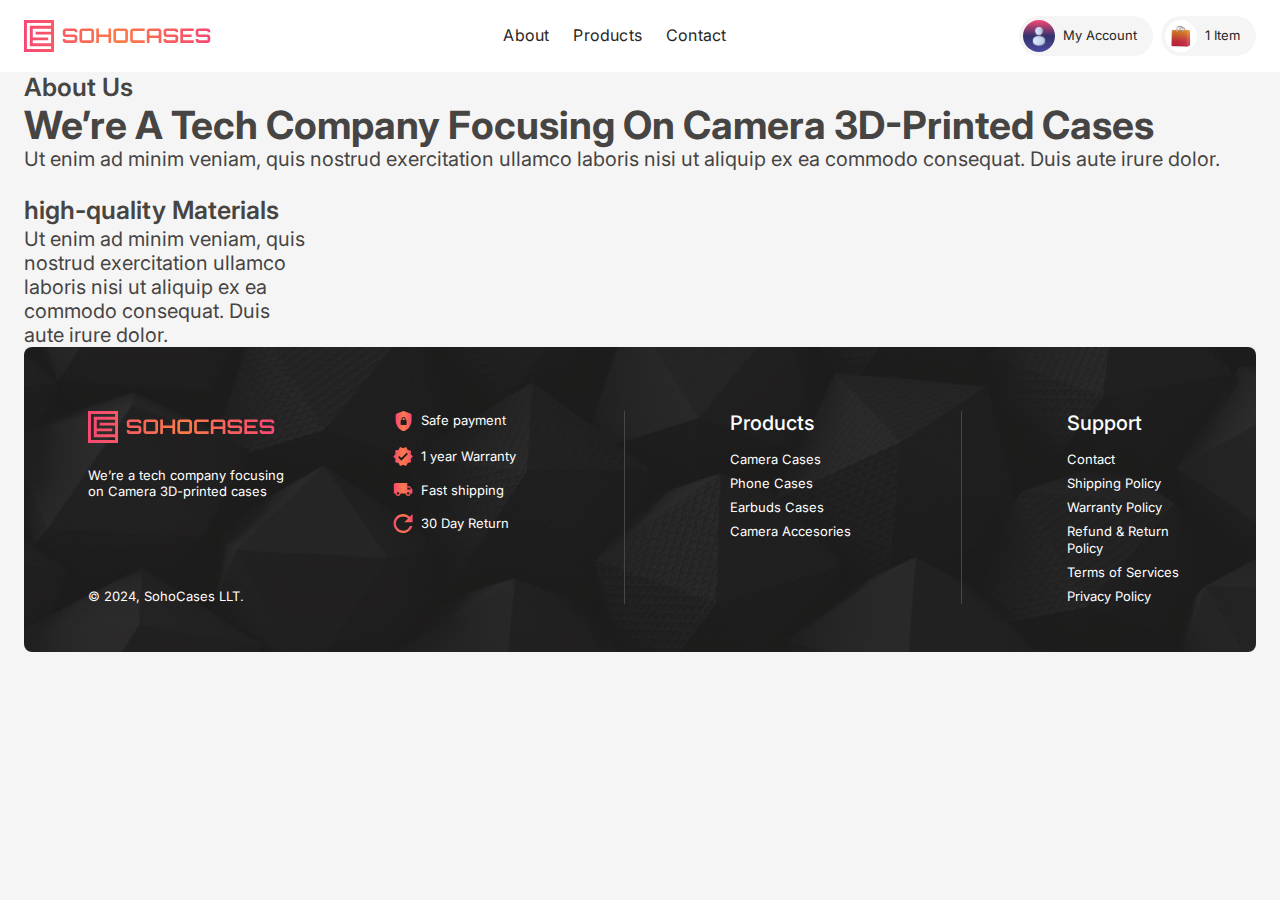
==== about.html @ 051ea988 "contact and about html added" ====
<!DOCTYPE html>
<html lang="en">
<head>
    <meta charset="UTF-8">
    <meta name="viewport" content="width=device-width, initial-scale=1.0">
    <title>sohocases</title>

    <link rel="stylesheet" href="https://fonts.googleapis.com/css2?family=Inter:ital,opsz,wght@0,14..32,100..900;1,14..32,100..900&display=swap">
    <link rel="stylesheet" href="./css/bootstrap.min.css">
    <link rel="stylesheet" href="./css/cutom.css">
    <link rel="stylesheet" href="./css/responsive.css">
</head>
<body>
    <header>
        <div class="container">
            <div class="row g-0 gx-lg-4 align-items-center">
                <div class="col-auto">
                    <div class="nav-logo">
                        <button class="hamburger d-lg-none" onclick="document.body.classList.toggle('menu-active')">
                            <span></span>
                            <span></span>
                            <span></span>
                        </button>
                        <a href="./index.html" class="site-logo">
                            <img src="./img/logo.svg" alt="site_logo">
                        </a>
                    </div>
                </div>
                <div class="col">
                    <nav class="main-nav">
                        <ul>
                            <li><a href="./about.html">About</a></li>
                            <li><a href="./product-listing.html">Products</a></li>
                            <li><a href="./contact.html">Contact</a></li>
                        </ul>
                    </nav>
                </div>
                <div class="col-auto">
                    <div class="nav-right">
                        <a href="#" class="my-account">
                            <span class="user-icon"><img src="./img/icon/user.svg" alt=""></span>
                            <p>My Account</p>
                        </a>
                        <a href="#cartCanvasRight" data-bs-toggle="offcanvas" class="cart-btn">
                            <span class="bag-icon"><img src="./img/icon/bag-wrap.svg" alt=""></span>
                            <p>1 Item</p>
                        </a>
                    </div>
                </div>
            </div>
        </div>
    </header>

    <div class="offcanvas offcanvas-end cart-canvas" id="cartCanvasRight">
        <div class="product-cart">
            <div class="cart-heading">
                <h5>Shopping Cart</h5>
                <button class="close-btn" data-bs-dismiss="offcanvas">
                    <span></span>
                    <span></span>
                </button>
            </div>
            <div class="cart-content">
                <div class="cart-products">
                    <div class="single-cart-product">
                        <div class="cart-product-img">
                            <img src="./img/cart-item-sample.png" alt="">
                        </div>
                        <div class="cart-product-details">
                            <div class="cart-product-title">
                                <p class="fw-medium">Product name case</p>
                                <p class="fw-medium">$23.63</p>
                            </div>
                            <div class="cart-product-discout">
                                <p class="base-price">$25.99</p>
                                <p class="fw-bold">$23.63</p>
                                <p class="off-parcent fw-bold">10% OFF</p>
                            </div>
                            <div class="cart-product-action">
                                <div class="product-action-btn">
                                    <button class="favourite-btn">
                                        <img src="./img/icon/favorite.svg" alt="">
                                    </button>
                                    <button class="remove-btn">
                                        <img src="./img/icon/remove.svg" alt="">
                                    </button>
                                </div>
                                <div class="product-qty-box">
                                    <button class="qty-control-btn">
                                        <span class="minus-icon"></span>
                                    </button>
                                    <span>1</span>
                                    <button class="qty-control-btn">
                                        <span class="plus-icon"></span>
                                    </button>
                                </div>
                            </div>
                        </div>
                    </div>

                    <div class="single-cart-product">
                        <div class="cart-product-img">
                            <img src="./img/cart-item-sample.png" alt="">
                        </div>
                        <div class="cart-product-details">
                            <div class="cart-product-title">
                                <p class="fw-medium">Product name case</p>
                                <p class="fw-medium">$23.63</p>
                            </div>
                            <div class="cart-product-discout">
                                <p class="base-price">$25.99</p>
                                <p class="fw-bold">$23.63</p>
                                <p class="off-parcent fw-bold">10% OFF</p>
                            </div>
                            <div class="cart-product-action">
                                <div class="product-action-btn">
                                    <button class="favourite-btn">
                                        <img src="./img/icon/favorite.svg" alt="">
                                    </button>
                                    <button class="remove-btn">
                                        <img src="./img/icon/remove.svg" alt="">
                                    </button>
                                </div>
                                <div class="product-qty-box">
                                    <button class="qty-control-btn">
                                        <span class="minus-icon"></span>
                                    </button>
                                    <span>1</span>
                                    <button class="qty-control-btn">
                                        <span class="plus-icon"></span>
                                    </button>
                                </div>
                            </div>
                        </div>
                    </div>
                    
                    <div class="single-cart-product">
                        <div class="cart-product-img">
                            <img src="./img/cart-item-sample.png" alt="">
                        </div>
                        <div class="cart-product-details">
                            <div class="cart-product-title">
                                <p class="fw-medium">Product name case</p>
                                <p class="fw-medium">$23.63</p>
                            </div>
                            <div class="cart-product-discout">
                                <p class="base-price">$25.99</p>
                                <p class="fw-bold">$23.63</p>
                                <p class="off-parcent fw-bold">10% OFF</p>
                            </div>
                            <div class="cart-product-action">
                                <div class="product-action-btn">
                                    <button class="favourite-btn">
                                        <img src="./img/icon/favorite.svg" alt="">
                                    </button>
                                    <button class="remove-btn">
                                        <img src="./img/icon/remove.svg" alt="">
                                    </button>
                                </div>
                                <div class="product-qty-box">
                                    <button class="qty-control-btn">
                                        <span class="minus-icon"></span>
                                    </button>
                                    <span>1</span>
                                    <button class="qty-control-btn">
                                        <span class="plus-icon"></span>
                                    </button>
                                </div>
                            </div>
                        </div>
                    </div>
                    
                    <div class="single-cart-product">
                        <div class="cart-product-img">
                            <img src="./img/cart-item-sample.png" alt="">
                        </div>
                        <div class="cart-product-details">
                            <div class="cart-product-title">
                                <p class="fw-medium">Product name case</p>
                                <p class="fw-medium">$23.63</p>
                            </div>
                            <div class="cart-product-discout">
                                <p class="base-price">$25.99</p>
                                <p class="fw-bold">$23.63</p>
                                <p class="off-parcent fw-bold">10% OFF</p>
                            </div>
                            <div class="cart-product-action">
                                <div class="product-action-btn">
                                    <button class="favourite-btn">
                                        <img src="./img/icon/favorite.svg" alt="">
                                    </button>
                                    <button class="remove-btn">
                                        <img src="./img/icon/remove.svg" alt="">
                                    </button>
                                </div>
                                <div class="product-qty-box">
                                    <button class="qty-control-btn">
                                        <span class="minus-icon"></span>
                                    </button>
                                    <span>1</span>
                                    <button class="qty-control-btn">
                                        <span class="plus-icon"></span>
                                    </button>
                                </div>
                            </div>
                        </div>
                    </div>
                </div>
                <div class="cart-checkout">
                    <div class="cart-subtotal">
                        <p>Subtotal</p>
                        <p>$94.52</p>
                    </div>
                    <span class="horizontal"></span>
                    <div class="checkout">
                        <button class="primary-gradient-arrow">go to checkout <img src="./img/icon/arrow-up-right.svg" alt=""></button>
                    </div>
                </div>
            </div>
        </div>
    </div>

    <main>
        <section class="about-us">
            <div class="container">
                <div class="about-us-content">
                    <h1>About Us</h1>
                    <h2>we’re a tech company focusing on Camera 3D-printed cases</h2>
                    <p>Ut enim ad minim veniam, quis nostrud exercitation ullamco laboris nisi ut aliquip ex ea commodo consequat. Duis aute irure dolor.</p>
                    <div class="row">
                        <div class="col-md-3">
                            <div class="contact-single-banner">

                            </div>
                        </div>
                    </div>
                </div>
            </div>
        </section>

        <section class="four-column-box">
            <div class="container">
                <div class="row">
                    <div class="col-3">
                        <div class="single-column-box">
                            <img src="" alt="">
                            <h5>high-quality Materials</h5>
                            <p>Ut enim ad minim veniam, quis nostrud exercitation ullamco laboris nisi ut aliquip ex ea commodo consequat. Duis aute irure dolor.</p>
                        </div>
                    </div>
                </div>
            </div>
        </section>

    </main>


    <footer class="pb-md-4">
        <div class="container">
            <div class="footer-content">
                <div class="footer-row">
                    <div class="footer-left">
                        <div class="footer-logo">
                            <a href="./index.html" class="mb-4"><img src="./img/logo.svg" alt="site_logo"></a>
                            <p>We’re a tech company focusing on Camera 3D-printed cases</p>
                        </div>
                        <p class="copyright-text">&copy; 2024, SohoCases LLT.</p>
                    </div>
                    <div class="benefits-list">
                        <ul>
                            <li><span><img src="./img/icon/safe.svg" alt=""></span>Safe payment</li>
                            <li><span><img src="./img/icon/warranty.svg" alt=""></span>1 year Warranty</li>
                            <li><span><img src="./img/icon/shipping.svg" alt=""></span>Fast shipping</li>
                            <li><span><img src="./img/icon/return.svg" alt=""></span>30 Day Return</li>
                        </ul>
                    </div>
                    <span class="vertical"></span>
                    <nav class="footer-nav">
                        <h6 class="mb-3">Products</h6>
                        <ul>
                            <li><a href="#">Camera Cases</a></li>
                            <li><a href="#">Phone Cases</a></li>
                            <li><a href="#">Earbuds Cases</a></li>
                            <li><a href="#">Camera Accesories</a></li>
                        </ul>
                    </nav>
                    <span class="vertical"></span>
                    <nav class="footer-nav">
                        <h6 class="mb-3">Support</h6>
                        <ul>
                            <li><a href="#">Contact</a></li>
                            <li><a href="#">Shipping Policy</a></li>
                            <li><a href="#">Warranty Policy</a></li>
                            <li><a href="#">Refund & Return Policy</a></li>
                            <li><a href="#">Terms of Services</a></li>
                            <li><a href="#">Privacy Policy</a></li>
                        </ul>
                    </nav>
                </div>
            </div>
        </div>
    </footer>



    <script src="./js/bootstrap.min.js"></script>
    <script src="./js/main.js"></script>
</body>
</html>
---- css/cutom.css ----
:root{
    --high-contrast: #272625;
    --med-contrast: #474543;
    --low-contrast: #8B8685;
    --lower-contrast: #D2D0CF;
    --light-contrast: #E7E6E6;
    --lightest-contrast: #F6F5F5;
    --white: #FFFFFF;
    --primary: #F74872;
    --primary-gradient: linear-gradient(90deg, #F74872, #FC7B49 50%, #F74872 100%);
    --body-font: "Inter", sans-serif;
}
body {
    font-size: 20px;
    line-height: 1.2;
    font-weight: 400;
    font-family: var(--body-font);
    color: var(--med-contrast);
    background-color: var(--lightest-contrast);
}
img {
    max-width: 100%;
    height: auto;
}
a, button, input[type="submit"] {
    display: inline-block;
    text-decoration: none;
    transition: all 0.4s;
}
ul {
    list-style-type: none;
    padding: 0;
    margin: 0;
}
h1, h5 {
    font-size: 25px;
    line-height: 1.25;
    font-weight: 600;
}
h2 {
    font-size: 39px;
    line-height: 1.13;
    font-weight: 700;
    text-transform: capitalize;
}
h3 {
    font-size: 31px;
    line-height: 1.3;
    font-weight: 700;
}
h6 {
    font-size: 20px;
}
.small {
    font-size: 16px;
    line-height: 1.5;
}
.fw-medium {
    font-weight: 500 !important;
}
.container {
    max-width: 1368px;
    padding: 0 24px;
}
h1, h2, h3, h4, h5, h6, p {
    margin-bottom: 0;
}
.horizontal {
    display: block;
    border-bottom: 1px solid var(--lower-contrast);
}
.primary-gradient-arrow {
    padding: 16px;
    border: none;
    text-transform: uppercase;
    font-weight: 700;
    color: var(--high-contrast);
    background: var(--primary-gradient);
    border-radius: 2px;
    display: flex;
    align-items: center;
    justify-content: center;
    gap: 12px;
    width: 100%;
}
/* Header Style */
header {
    padding: 16px 0;
    background-color: var(--white);
    position: fixed;
    width: 100%;
    top: 0;
    z-index: 99;
}
nav.main-nav ul {
    display: flex;
    align-items: center;
    justify-content: center;
    gap: 16px;
    margin: 0 auto;
}
nav.main-nav ul li a {
    padding: 4px;
    font-size: 16px;
    color: var(--high-contrast);
    letter-spacing: 0.2px;
}
.nav-right {
    display: flex;
    align-items: center;
    gap: 8px;
}
.my-account, .cart-btn  {
    display: flex;
    align-items: center;
    gap: 8px;
    padding: 4px 16px 4px 4px;
    background: var(--lightest-contrast);
    border-radius: 20px;
}
.my-account:hover, .cart-btn:hover {
    background: var(--light-contrast);
}
.user-icon, .bag-icon {
    width: 32px;
    height: 32px;
    padding: 4px;
    border-radius: 50%;
    display: flex;
    background: var(--white);
}
.user-icon {
    background: linear-gradient(180deg, #F74872 0%, #34326D 50%, #4B499F 100%);
}
:is(.my-account, .cart-btn) p {
    font-size: 13px;
    color: var(--high-contrast);
}
.offcanvas.offcanvas-end.cart-canvas {
    width: 510px;
}
.product-cart {
    padding: 40px;
    height: 100%;
}
.cart-heading {
    display: flex;
    align-items: center;
    justify-content: space-between;
    margin-bottom: 24px;
}
.cart-content {
    display: flex;
    flex-direction: column;
    justify-content: space-between;
    height: calc(100% - 64px);
}
.close-btn {
    border: none;
    width: 40px;
    padding: 14px;
    height: 40px;
    background-color: var(--lightest-contrast);
    border-radius: 50%;
    position: relative;
}
.close-btn span {
    display: inline-block;
    width: 15px;
    height: 1.5px;
    background-color: var(--med-contrast);
    position: absolute;
    top: 19px;
    left: 12.5px;
}
.close-btn span:first-child {
    transform: rotate(45deg);
}
.close-btn span:last-child {
    transform: rotate(-45deg);
}
.close-btn:hover, .favourite-btn:hover, .remove-btn:hover {
    background-color: var(--light-contrast);
}
.single-cart-product {
    display: flex;
    align-items: stretch;
    gap: 16px;
    padding: 24px 0 23px;
    border-bottom: 1px solid var(--lower-contrast);
}
.cart-product-img {
    background-color: var(--lightest-contrast);
    display: flex;
    align-items: center;
    flex: 0 0 128px;
    border-radius: 8px;
}
.cart-product-details {
    flex: 1;
    display: flex;
    flex-direction: column;
    gap: 8px;
}
.cart-product-title {
    display: flex;
    gap: 16px;
    justify-content: space-between;
}
.cart-product-discout {
    display: flex;
    gap: 8px;
    font-size: 13px;
    color: var(--low-contrast);
}
p.base-price {
    text-decoration: line-through;
}
p.off-parcent {
    color: #B30905;
}
.cart-product-action {
    display: flex;
    align-items: center;
    justify-content: space-between;
}
.product-action-btn {
    display: flex;
    gap: 12px;
}
.favourite-btn, .remove-btn {
    width: 40px;
    height: 40px;
    border: none;
    padding: 8px;
    border-radius: 50%;
    background-color: var(--lightest-contrast);
    display: inline-flex;
    align-items: center;
    justify-content: center;
}
.product-qty-box {
    padding: 7px;
    border: 1px solid var(--lower-contrast);
    display: flex;
    gap: 8px;
    align-items: center;
}
.qty-control-btn {
    padding: 5px;
    width: 24px;
    height: 24px;
    display: inline-flex;
    justify-content: center;
    align-items: center;
    border: none;
    background: transparent;
}
span.minus-icon, .plus-icon, span.plus-icon::after {
    width: 14px;
    height: 2px;
    background-color: var(--med-contrast);
}
span.plus-icon {
    position: relative;
}
span.plus-icon::after {
    content: '';
    position: absolute;
    top: 0;
    left: 0;
    transform: rotate(90deg);
}
.cart-subtotal {
    display: flex;
    justify-content: space-between;
    align-items: center;
    font-weight: 500;
}
.cart-checkout {
    padding: 24px;
    background-color: var(--lightest-contrast);
    flex: 0 0 auto;
    display: flex;
    flex-direction: column;
    gap: 24px;
}
.cart-products {
    flex: 1;
    overflow-y: auto;
}
.cart-products::-webkit-scrollbar {
    width: 4px;
}
.cart-products::-webkit-scrollbar-thumb {
    background: var(--low-contrast); 
}
.horizontal {
    display: block;
    border-bottom: 1px solid var(--lower-contrast);
}
/* Footer Style */
.footer-content {
    padding: 64px 64px 48px;
    background-color: var(--high-contrast);
    color: var(--white);
    font-size: 13px;
    line-height: 1.25;
    border-radius: 8px;
    background-image: url(../img/footer-bg.jpg);
    background-repeat: no-repeat;
    background-size: cover;
}
.footer-row {
    display: flex;
    gap: 24px;
    justify-content: space-between;
    flex-wrap: wrap;
}
.footer-row .footer-left {
    flex: 0 0 200px;
}
.footer-row > *:not(.footer-left, span) {
    flex: 0 0 125px;
}
.footer-left {
    display: flex;
    flex-direction: column;
    gap: 24px;
    justify-content: space-between;
}
.benefits-list ul li:not(li:last-child) {
    margin-bottom: 16px;
}
.benefits-list ul li {
    display: flex;
    align-items: center;
    gap: 8px;
}
.benefits-list ul li span {
    display: inline-flex;
    width: 20px;
    justify-content: center;
}
span.vertical {
    width: 1px;
    background: #494646;
}
.footer-nav ul li:not(li:last-child) {
    margin-bottom: 8px;
}
.footer-nav ul li a {
    color: var(--white);
}
.footer-nav ul li a:hover {
    color: var(--primary);
}
/* Main Area Style */
main {
    padding-top: 72px;
}
.hero-section {
    padding: 24px 0 56px;
}
.hero-content {
    padding: 68px 64px;
    background-color: var(--primary);
    border-radius: 8px;
    background-image: url(../img/hero-bg.jpg);
    background-repeat: no-repeat;
    background-size: cover;
    color: var(--white);
    margin-bottom: 24px;
}
.hero-left {
    max-width: 525px;
}
.hero-left h1 {
    font-size: 61px;
    line-height: 1.05;
    font-weight: 700;
    text-transform: uppercase;
}
.hero-product {
    display: flex;
    max-width: 425px;
    gap: 16px;
    align-items: center;
    padding: 4px;
    border-radius: 8px;
    background-color: var(--white);
    color: var(--med-contrast);
}
.hero-product-img img {
    border: 1px solid var(--light-contrast);
    border-radius: 8px;
}
.hero-cart-product-title {
    flex: 1;
}
.hero-cart-product-title p {
    margin-bottom: 4px;
}
.hero-product > a {
    width: 72px;
    height: 72px;
    background-color: var(--primary);
    display: inline-flex;
    align-items: center;
    justify-content: center;
    border-radius: 8px;
    padding: 12px;
}
.hero-img {
    text-align: center;
}
.hero-img img {
    transform: rotate(22deg);
}
.hero-bottom-left p {
    max-width: 585px;
}
.hero-bottom-left p {
    max-width: 585px;
}
.advantages-list {
    display: flex;
    gap: 4px;
    flex-wrap: wrap;
}
.single-advantage {
    flex: 1 1 calc(50% - 2px);
    display: flex;
    align-items: center;
    gap: 16px;
    padding: 16px;
    background-color: var(--white);
    border-radius: 8px;
}
.advantage-img {
    width: 72px;
    height: 72px;
    padding: 20px 14px;
    display: inline-flex;
    justify-content: center;
    align-items: center;
    background-color: var(--lightest-contrast);
    border: 1px solid var(--light-contrast);
    border-radius: 50px;
}
.advantage-img img {
    height: 100%;
    width: auto;
}
.featured-section {
    padding: 56px 0 64px;
}
.featured-section h2 {
    margin-bottom: 36px;
}
.single-product {
    padding: 4px;
    background-color: var(--white);
    box-shadow: 0px 12px 24px 12px rgba(66, 68, 87, 0.05);
    border: 1px solid var(--light-contrast);
    border-radius: 12px;
}
.product-img {
    padding: 36px 0;
    background-color: var(--lightest-contrast);
    border: 1px solid var(--light-contrast);
    border-radius: 12px;
}
.product-details {
    padding: 16px 12px;
    display: flex;
    align-items: center;
    justify-content: space-between;
    gap: 16px;
}
.product-link {
    width: 40px;
    height: 40px;
    padding: 8px;
    background-color: var(--lightest-contrast);
    border-radius: 50%;
    display: inline-flex;
    align-items: center;
    justify-content: center;
}
.case-section {
    padding: 64px 0 24px;
}
.case-left, .case-right {
    height: 100%;
    padding: 24px;
    text-align: center;
    background-size: cover;
}
.case-left {
    background-color: var(--light-contrast);
    background-image: url(../img/ad-section-bg.jpg);
}
.case-right {
    background-color: var(--primary);
    background-image: url(../img/ad-section-bg-2.jpg);
    display: flex;
    flex-direction: column;
    align-items: center;
    justify-content: center;
    color: var(--high-contrast);
}
.case-left > img {
    margin: -56px 0 16px;
}
.case-left-content {
    padding: 24px;
    border-radius: 8px;
    background: rgba(255, 255, 255, 0.30);
    backdrop-filter: blur(6px);
}
.case-left-content > p {
    max-width: 500px;
    margin: 0 auto 24px;
}
.tag-list {
    display: flex;
    flex-wrap: wrap;
    justify-content: center;
    align-items: center;
    gap: 16px;
}
.tag-list span {
    font-size: 16px;
    line-height: 1.5;
    font-weight: 600;
    padding: 8px 12px;
    border-radius: 8px;
    border: 1px solid var(--med-contrast);
}
.tag-list a {
    width: 40px;
    height: 40px;
    padding: 8px;
    border-radius: 8px;
    background-color: var(--primary);
    display: inline-flex;
    align-items: center;
    justify-content: center;
}
.case-right h2 {
    max-width: 450px;
    margin-bottom: 32px;
}
.case-right h6 {
    max-width: 445px;
    margin-bottom: 20px;
}
.white-arrow-up-right {
    font-size: 16px;
    letter-spacing: 0.64px;
    line-height: 1.5;
    text-transform: uppercase;
    font-weight: 700;
    display: inline-flex;
    gap: 12px;
    align-items: center;
    background-color: var(--white);
    color: var(--high-contrast);
    padding: 8px 16px;
    border-radius: 2px;
}
---- css/responsive.css ----
@media screen and (max-width: 991.9px){
    .container {
        padding: 0 12px;
    }
    header {
        padding: 12px 0;
    }
    .nav-logo {
        display: flex;
        align-items: center;
        gap: 16px;
    }
    a.site-logo {
        max-width: 150px;
    }
    button.hamburger {
        display: flex;
        flex-direction: column;
        align-items: end;
        gap: 6px;
        width: 30px;
        background: transparent;
        padding: 2px 0;
        border: none;
    }
    button.hamburger span {
        width: 100%;
        height: 3px;
        background-color: var(--primary);
        border-radius: 2px;
        transition: all 0.4s;
        position: relative;
        top: 0;
    }
    body.menu-active button.hamburger span:first-child {
        transform: rotate(-47deg);
        top: 9px;
    }
    body.menu-active button.hamburger span:nth-child(2) {
        width: 0;
    }
    body.menu-active button.hamburger span:last-child {
        transform: rotate(47deg);
        top: -8.5px;
    }
    .my-account, .cart-btn {
        padding: 4px;
    }
    :is(.my-account, .cart-btn) p {
        display: none;
    }
    nav.main-nav {
        position: fixed;
        width: 300px;
        max-width: 100%;
        top: 62px;
        left: -100%;
        height: calc(100% - 62px);
        z-index: 9;
        padding: 12px;
        background-color: var(--white);
        border-top: 1px solid var(--med-contrast);
        transition: all 0.4s;
    }
    body.menu-active nav.main-nav {
        left: 0;
        box-shadow: 4px 8px 8px rgba(0, 0, 0, 0.1);
    }
    body.menu-active nav.main-nav ul {
        margin: 0;
        flex-direction: column;
        align-items: flex-start;
        gap: 12px;
    }
    span.vertical {
        display: none;
    }
    main {
        padding-top: 64px;
    }



}
@media screen and (max-width: 767.9px){
    body {
        font-size: 16px;
        line-height: 1.4;
    }
    .product-cart {
        padding: 12px;
    }
    .cart-checkout {
        padding: 16px;
        gap: 16px;
    }
    .single-cart-product, .cart-product-title {
        gap: 12px;
    }
    .footer-row > * {
        flex: 1 1 100% !important;
    }
    .footer-content {
        padding: 48px 12px;
        margin: 0 -12px;
        border-radius: 0;
    }



}
@media screen and (min-width: 992px){
    nav.main-nav ul li a:hover {
        font-weight: 600;
        letter-spacing: 0;
        background: var(--primary-gradient);
        background-clip: text;
        -webkit-background-clip: text;
        -webkit-text-fill-color: transparent;
    }


}
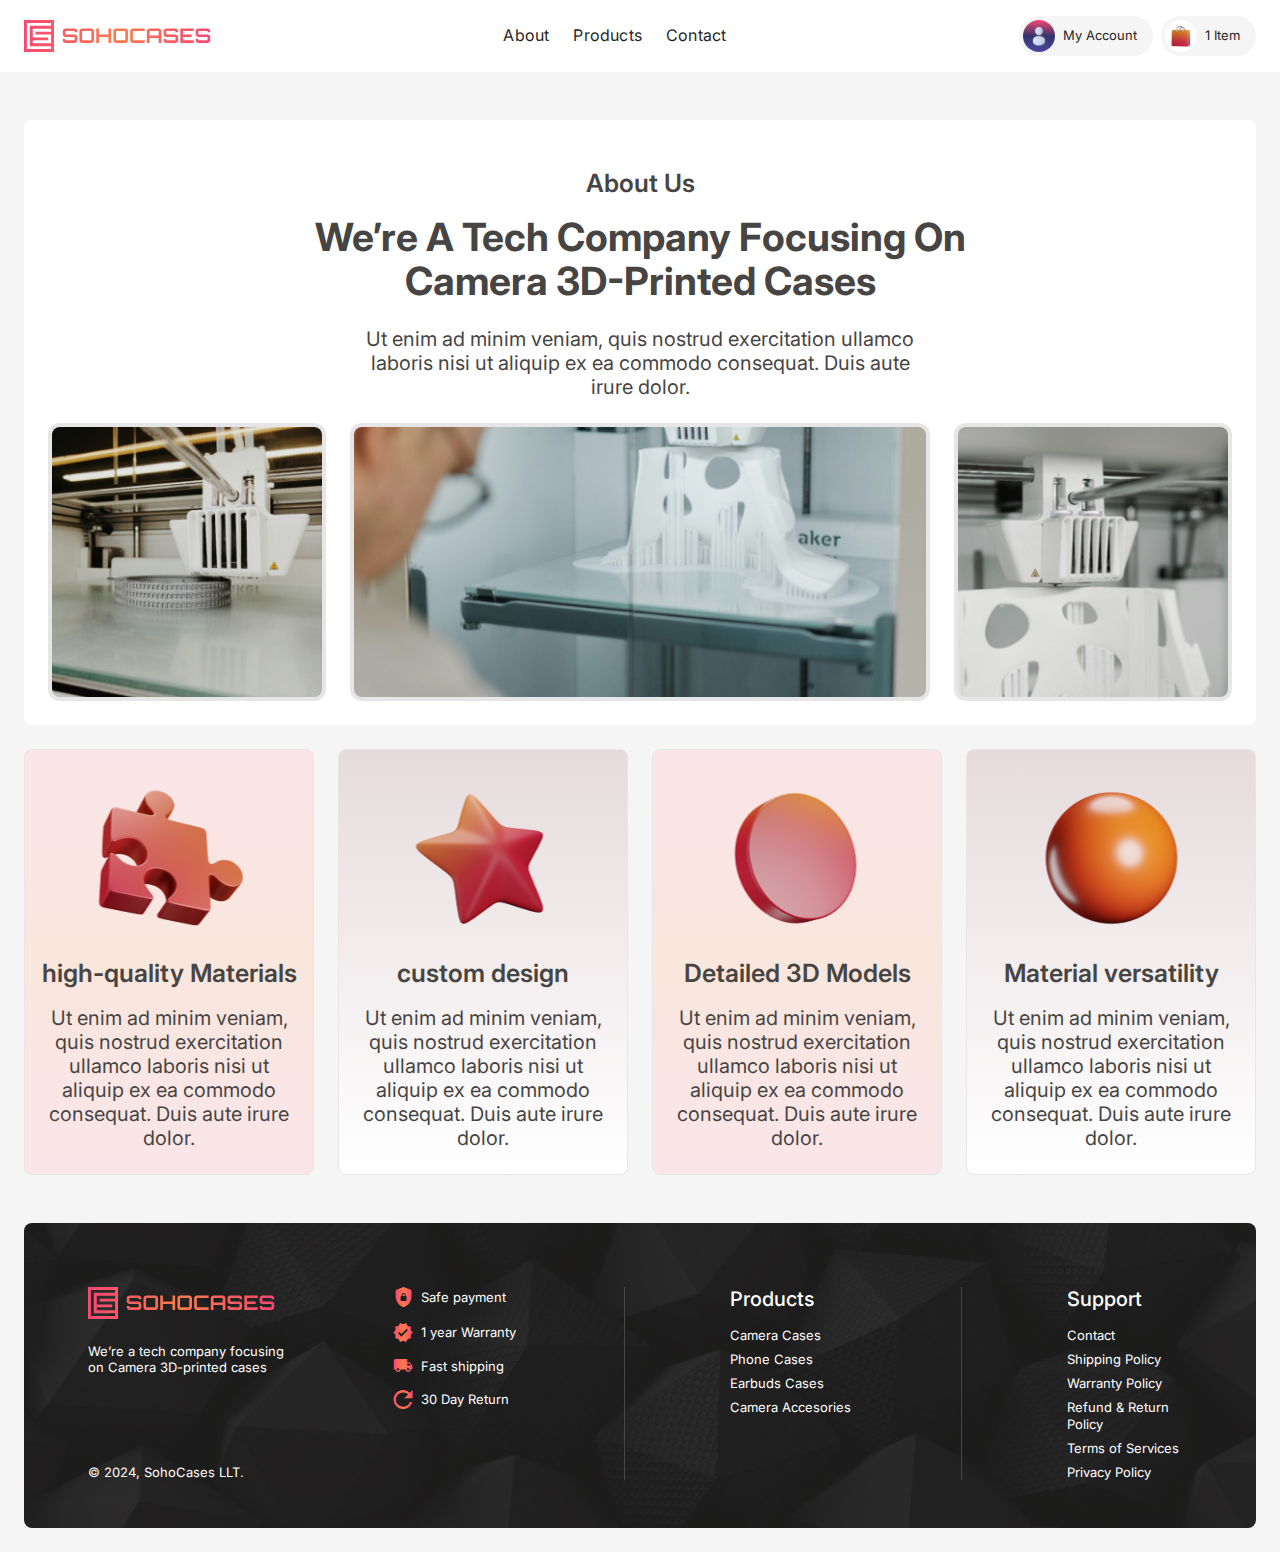
==== commit 83579a24: "about page css" ====
--- a/about.html
+++ b/about.html
@@ -221,37 +221,64 @@
     </div>
 
     <main>
-        <section class="about-us">
+        <section class="about-us py-5">
             <div class="container">
                 <div class="about-us-content">
-                    <h1>About Us</h1>
-                    <h2>we’re a tech company focusing on Camera 3D-printed cases</h2>
-                    <p>Ut enim ad minim veniam, quis nostrud exercitation ullamco laboris nisi ut aliquip ex ea commodo consequat. Duis aute irure dolor.</p>
-                    <div class="row">
+                    <div class="about-us-heading">
+                        <h1 class="mb-3">About Us</h1>
+                        <h2 class="mb-4">we’re a tech company focusing on Camera 3D-printed cases</h2>
+                        <p>Ut enim ad minim veniam, quis nostrud exercitation ullamco laboris nisi ut aliquip ex ea commodo consequat. Duis aute irure dolor.</p>
+                    </div>
+                    <div class="row g-4">
                         <div class="col-md-3">
-                            <div class="contact-single-banner">
-
-                            </div>
-                        </div>
-                    </div>
-                </div>
-            </div>
-        </section>
-
-        <section class="four-column-box">
-            <div class="container">
-                <div class="row">
+                            <div class="about-single-img">
+                                <img src="./img/about-img-1.jpg" alt="">
+                            </div>
+                        </div>
+                        <div class="col-md-6">
+                            <div class="about-single-img">
+                                <img src="./img/about-img-2.jpg" alt="">
+                            </div>
+                        </div>
+                        <div class="col-md-3">
+                            <div class="about-single-img">
+                                <img src="./img/about-img-3.jpg" alt="">
+                            </div>
+                        </div>
+                    </div>
+                </div>
+                <div class="row g-4">
+                    <div class="col-3">
+                        <div class="single-column-box primary-gradient">
+                            <img src="./img/about-column-1.svg" alt="">
+                            <h5>high-quality Materials</h5>
+                            <p>Ut enim ad minim veniam, quis nostrud exercitation ullamco laboris nisi ut aliquip ex ea commodo consequat. Duis aute irure dolor.</p>
+                        </div>
+                    </div>
                     <div class="col-3">
                         <div class="single-column-box">
-                            <img src="" alt="">
-                            <h5>high-quality Materials</h5>
+                            <img src="./img/about-column-2.svg" alt="">
+                            <h5>custom design</h5>
                             <p>Ut enim ad minim veniam, quis nostrud exercitation ullamco laboris nisi ut aliquip ex ea commodo consequat. Duis aute irure dolor.</p>
                         </div>
                     </div>
+                    <div class="col-3">
+                        <div class="single-column-box primary-gradient">
+                            <img src="./img/about-column-3.svg" alt="">
+                            <h5>Detailed 3D Models</h5>
+                            <p>Ut enim ad minim veniam, quis nostrud exercitation ullamco laboris nisi ut aliquip ex ea commodo consequat. Duis aute irure dolor.</p>
+                        </div>
+                    </div>
+                    <div class="col-3">
+                        <div class="single-column-box">
+                            <img src="./img/about-column-4.svg" alt="">
+                            <h5>Material versatility</h5>
+                            <p>Ut enim ad minim veniam, quis nostrud exercitation ullamco laboris nisi ut aliquip ex ea commodo consequat. Duis aute irure dolor.</p>
+                        </div>
+                    </div>
                 </div>
             </div>
         </section>
-
     </main>
 
 
--- a/css/cutom.css
+++ b/css/cutom.css
@@ -27,6 +27,17 @@
     text-decoration: none;
     transition: all 0.4s;
 }
+input[type="text"], input[type="email"], input[type="number"], textarea {
+    width: 100%;
+    outline: none;
+    padding: 15px;
+    background-color: var(--lightest-contrast);
+    border: 1px solid var(--light-contrast);
+    border-radius: 2px;
+}
+input[type="text"]:focus, input[type="email"]:focus, input[type="number"]:focus, textarea:focus {
+    box-shadow: 2px 2px 16px rgba(0, 0, 0, 0.2);
+}
 ul {
     list-style-type: none;
     padding: 0;
@@ -83,6 +94,9 @@
     gap: 12px;
     width: 100%;
 }
+.primary-gradient-arrow.small {
+    padding: 8px 16px;
+}
 /* Header Style */
 header {
     padding: 16px 0;
@@ -569,4 +583,85 @@
     color: var(--high-contrast);
     padding: 8px 16px;
     border-radius: 2px;
-}+}
+.contact-us {
+    padding: 54px 0;
+}
+.contact-us-content {
+    padding: 16px;
+    border-radius: 8px;
+    background-color: var(--white);
+    display: flex;
+    flex-direction: column;
+    gap: 24px;
+    max-width: 1100px;
+    margin: 0 auto;
+}
+.contact-us-content h1 {
+    text-align: center;
+    background-color: var(--lightest-contrast);
+    border: 1px solid var(--light-contrast);
+    border-radius: 2px;
+    padding: 8px;
+}
+.contact-us-banner img {
+    border-radius: 4px;
+}
+.contact-us-form {
+    padding: 24px;
+    display: flex;
+    flex-direction: column;
+    gap: 16px;
+}
+.contact-us-form label {
+    font-size: 16px;
+    line-height: 1.5;
+}
+.contact-us-form label span {
+    display: block;
+    margin-bottom: 4px;
+}
+.contact-us-form label textarea {
+    height: 88px;
+}
+.about-us-content {
+    padding: 48px 24px 24px;
+    text-align: center;
+    background-color: var(--white);
+    border-radius: 8px;
+    margin-bottom: 24px;
+}
+.about-us-heading {
+    max-width: 750px;
+    margin: 0 auto 24px;
+}
+.about-us-heading p {
+    max-width: 585px;
+    margin: 0 auto;
+}
+.about-single-img {
+    height: 100%;
+    padding: 4px;
+    background-color: var(--light-contrast);
+    border-radius: 12px;
+}
+.about-single-img img {
+    width: 100%;
+    height: 100%;
+    object-fit: cover;
+    border-radius: 8px;
+}
+.single-column-box {
+    padding: 24px 16px;
+    display: flex;
+    flex-direction: column;
+    align-items: center;
+    text-align: center;
+    gap: 16px;
+    border: 1px solid var(--light-contrast);
+    border-radius: 8px;
+    background: linear-gradient(180deg, #E6DBDD 0%, #FFF 100%);
+}
+.single-column-box.primary-gradient{
+    background: linear-gradient(180deg, #FAE5E9 0%, #F9E6DC 50%, #FAE5E9 100%);
+}
